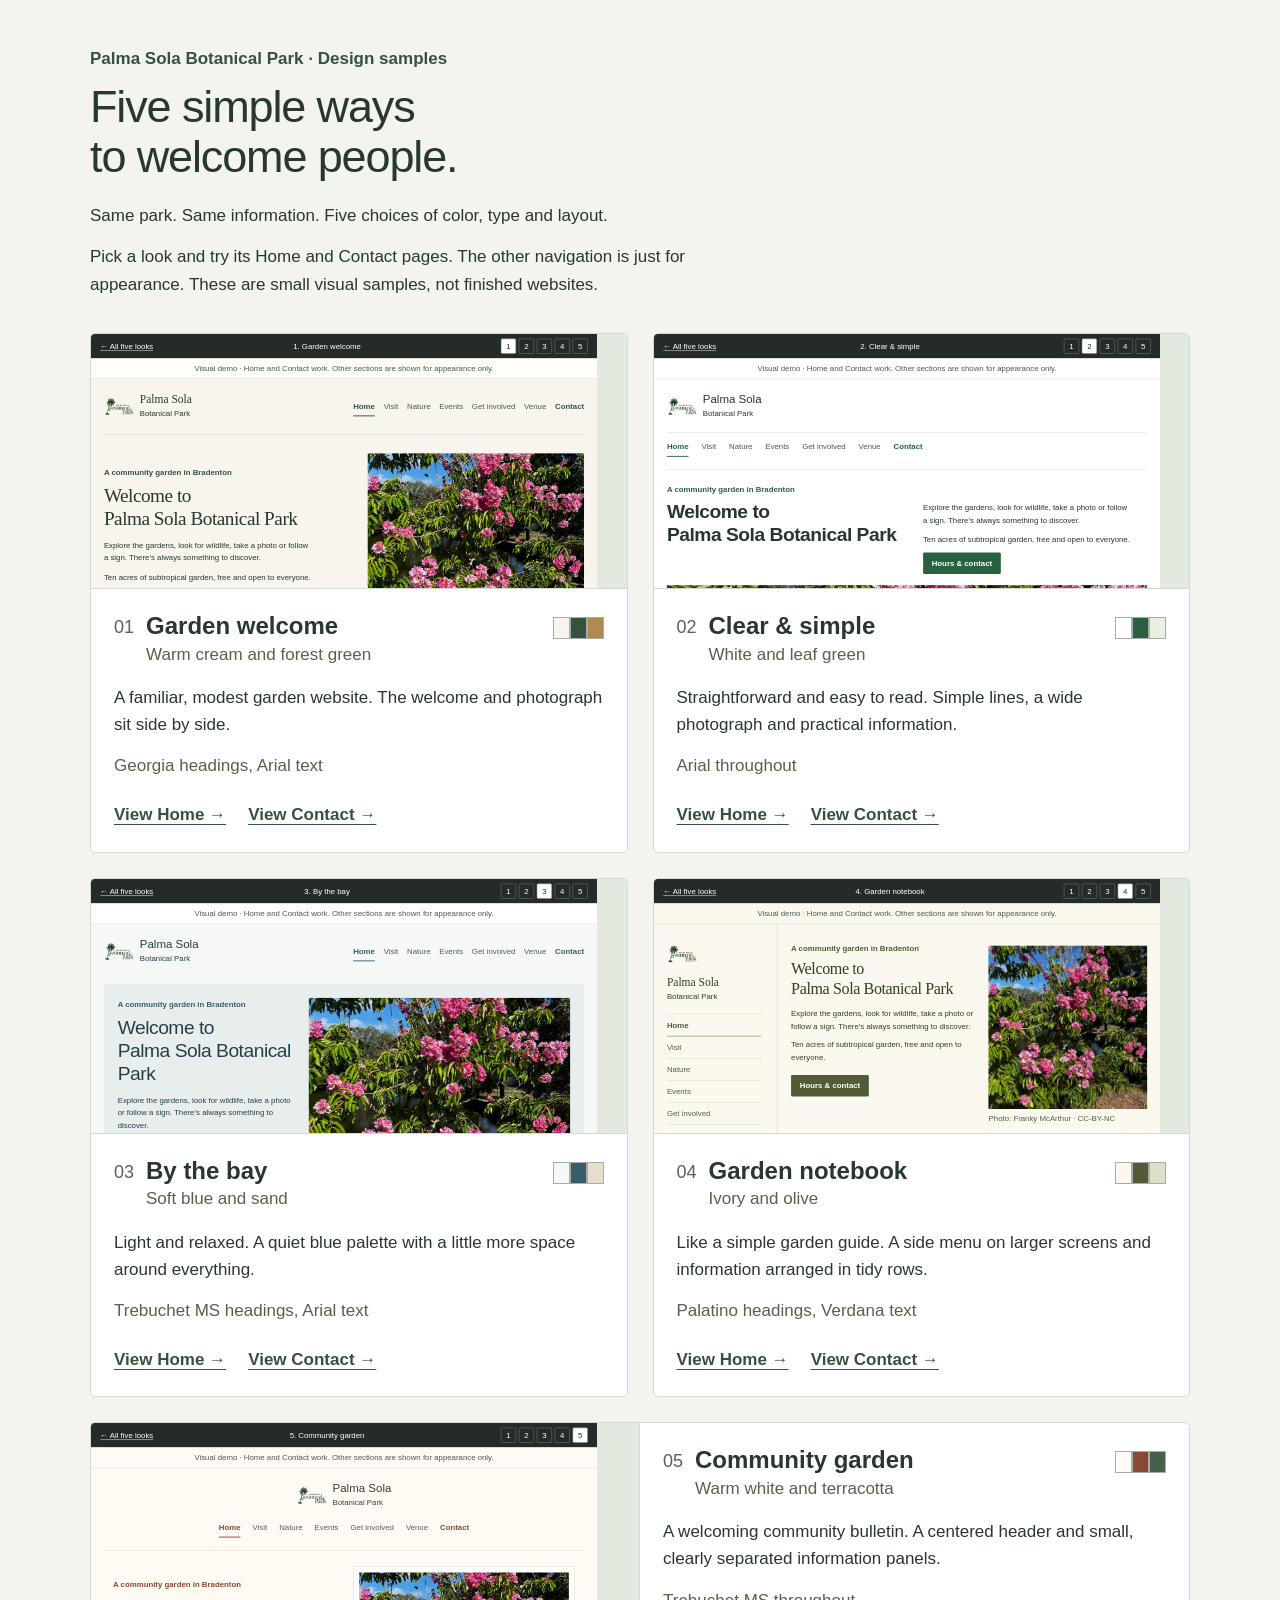
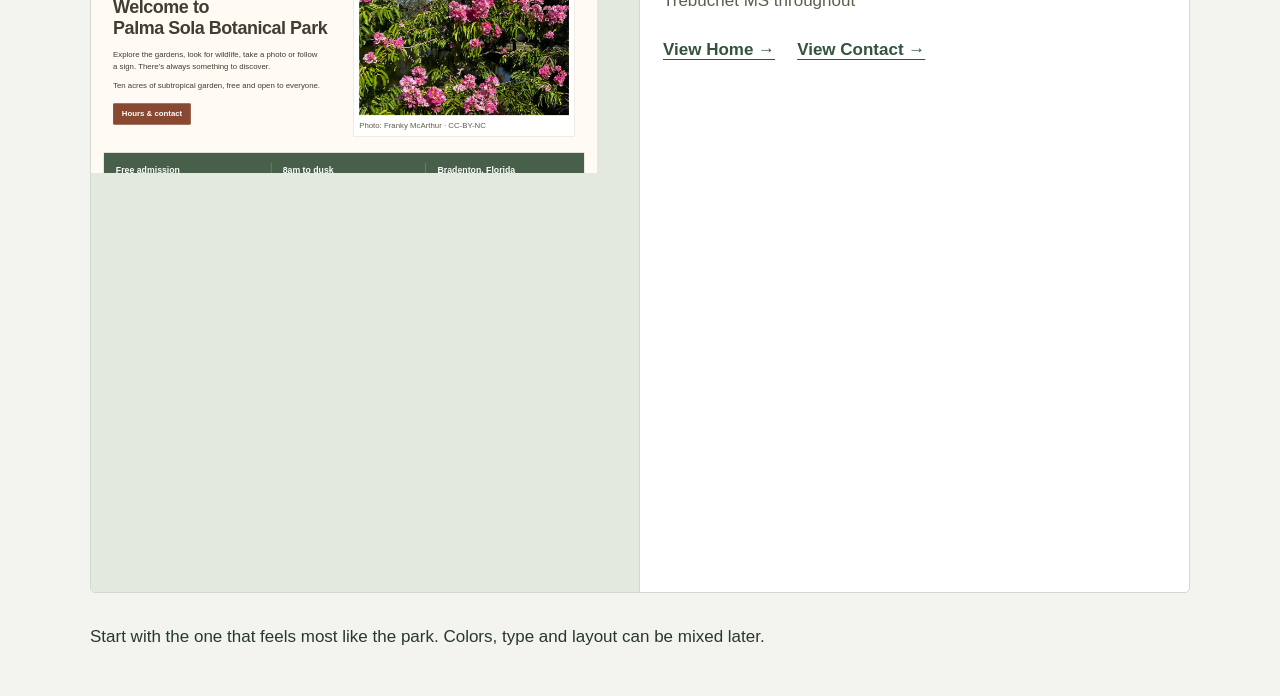
==== index.html @ 9d5e4be5 "push template" ====
<!doctype html><html lang="en"><head><meta charset="utf-8"><meta name="viewport" content="width=device-width,initial-scale=1"><meta name="robots" content="noindex,nofollow"><title>Five simple looks · Palma Sola design demo</title><link rel="stylesheet" href="styles.css"></head><body class="chooser"><main><header class="chooser-heading"><p class="eyebrow">Palma Sola Botanical Park · Design samples</p><h1>Five simple ways<br>to welcome people.</h1><p>Same park. Same information. Five choices of color, type and layout.</p><p>Pick a look and try its Home and Contact pages. The other navigation is just for appearance. These are small visual samples, not finished websites.</p></header><div class="choices"><article class="choice"><div class="miniature" aria-hidden="true"><iframe src="garden/index.html" title="Preview of Garden welcome" tabindex="-1" loading="lazy"></iframe></div><div class="choice-text"><div class="choice-heading"><span class="number">01</span><div><h2>Garden welcome</h2><p>Warm cream and forest green</p></div><div class="swatches" aria-hidden="true"><i style="background:#f7f5ed"></i><i style="background:#34533d"></i><i style="background:#af8b51"></i></div></div><p>A familiar, modest garden website. The welcome and photograph sit side by side.</p><p class="type-note">Georgia headings, Arial text</p><div class="choice-links"><a href="garden/index.html">View Home →</a><a href="garden/contact.html">View Contact →</a></div></div></article><article class="choice"><div class="miniature" aria-hidden="true"><iframe src="clear/index.html" title="Preview of Clear & simple" tabindex="-1" loading="lazy"></iframe></div><div class="choice-text"><div class="choice-heading"><span class="number">02</span><div><h2>Clear & simple</h2><p>White and leaf green</p></div><div class="swatches" aria-hidden="true"><i style="background:#ffffff"></i><i style="background:#28613e"></i><i style="background:#e8efe5"></i></div></div><p>Straightforward and easy to read. Simple lines, a wide photograph and practical information.</p><p class="type-note">Arial throughout</p><div class="choice-links"><a href="clear/index.html">View Home →</a><a href="clear/contact.html">View Contact →</a></div></div></article><article class="choice"><div class="miniature" aria-hidden="true"><iframe src="bay/index.html" title="Preview of By the bay" tabindex="-1" loading="lazy"></iframe></div><div class="choice-text"><div class="choice-heading"><span class="number">03</span><div><h2>By the bay</h2><p>Soft blue and sand</p></div><div class="swatches" aria-hidden="true"><i style="background:#f6f8f7"></i><i style="background:#355e6a"></i><i style="background:#e7dfcc"></i></div></div><p>Light and relaxed. A quiet blue palette with a little more space around everything.</p><p class="type-note">Trebuchet MS headings, Arial text</p><div class="choice-links"><a href="bay/index.html">View Home →</a><a href="bay/contact.html">View Contact →</a></div></div></article><article class="choice"><div class="miniature" aria-hidden="true"><iframe src="field/index.html" title="Preview of Garden notebook" tabindex="-1" loading="lazy"></iframe></div><div class="choice-text"><div class="choice-heading"><span class="number">04</span><div><h2>Garden notebook</h2><p>Ivory and olive</p></div><div class="swatches" aria-hidden="true"><i style="background:#faf8ef"></i><i style="background:#535b36"></i><i style="background:#dedfc9"></i></div></div><p>Like a simple garden guide. A side menu on larger screens and information arranged in tidy rows.</p><p class="type-note">Palatino headings, Verdana text</p><div class="choice-links"><a href="field/index.html">View Home →</a><a href="field/contact.html">View Contact →</a></div></div></article><article class="choice"><div class="miniature" aria-hidden="true"><iframe src="community/index.html" title="Preview of Community garden" tabindex="-1" loading="lazy"></iframe></div><div class="choice-text"><div class="choice-heading"><span class="number">05</span><div><h2>Community garden</h2><p>Warm white and terracotta</p></div><div class="swatches" aria-hidden="true"><i style="background:#fffaf3"></i><i style="background:#884831"></i><i style="background:#48604a"></i></div></div><p>A welcoming community bulletin. A centered header and small, clearly separated information panels.</p><p class="type-note">Trebuchet MS throughout</p><div class="choice-links"><a href="community/index.html">View Home →</a><a href="community/contact.html">View Contact →</a></div></div></article></div><p class="chooser-bottom">Start with the one that feels most like the park. Colors, type and layout can be mixed later.</p></main></body></html>
---- styles.css ----
:root{--t-base:17px;--paper:#f7f5ed;--surface:#fffef9;--ink:#263a2a;--muted:#4f594f;--accent:#34533d;--line:#d6d9ca;--wash:#e9edde;--head:Georgia,'Times New Roman',serif;--body:Arial,Helvetica,sans-serif}*{box-sizing:border-box}body{margin:0;background:var(--paper);color:var(--ink);font:var(--t-base)/1.6 var(--body)}h1,h2,h3,p,figure{margin:0}h1,h2,h3{font-family:var(--head);font-weight:400;line-height:1.2}h1{font-size:clamp(31px,3.8vw,45px);letter-spacing:-.025em}h2{font-size:28px}h3{font-size:23px}p+p{margin-top:14px}a{color:var(--accent);text-underline-offset:4px}a:hover{text-decoration-thickness:2px}a:focus-visible{outline:3px solid var(--accent);outline-offset:5px}img{display:block;max-width:100%}.demo-bar{background:#252b28;color:#fff;display:flex;align-items:center;justify-content:space-between;gap:15px;padding:10px max(20px,calc((100% - 1120px)/2));font:17px/1.4 Arial,sans-serif}.demo-bar a{color:white}.demo-bar nav{display:flex;gap:6px}.demo-bar nav a{width:33px;height:33px;display:grid;place-items:center;text-decoration:none;border:1px solid #7d8781;border-radius:3px}.demo-bar nav a[aria-current]{background:#fff;color:#252b28}.demo-note{text-align:center;padding:9px 18px;border-bottom:1px solid var(--line);font:17px/1.5 Arial,sans-serif;background:var(--surface);color:#4f594f}.skip{position:absolute;left:15px;top:-150px;background:white;padding:12px;z-index:5}.skip:focus{top:10px}.site{max-width:1120px;margin:0 auto;padding:0 28px}.park-header{display:flex;flex-wrap:wrap;align-items:center;justify-content:space-between;gap:22px;padding:27px 0;border-bottom:1px solid var(--line)}.brand{display:flex;align-items:center;gap:12px;text-decoration:none;color:var(--ink);font:25px/1.1 var(--head)}.brand img{width:66px;height:66px;object-fit:contain}.brand small{display:block;font:17px/1.5 var(--body);margin-top:5px}.park-nav{display:flex;flex-wrap:wrap;gap:19px;align-items:center;font-size:var(--t-base)}.park-nav a{font-weight:700;text-decoration:none;padding:7px 0;border-bottom:2px solid transparent}.park-nav a[aria-current]{border-color:var(--accent)}.park-nav span{color:var(--muted);cursor:default}.welcome-grid{display:grid;grid-template-columns:1.12fr 1fr;align-items:center;gap:46px;padding:40px 0}.welcome p{max-width:48ch}.welcome h1{margin:12px 0 20px}.eyebrow{font:700 var(--t-base)/1.5 var(--body);color:var(--accent)}.button{display:inline-block;background:var(--accent);color:#fff;padding:10px 19px;margin-top:24px;text-decoration:none;border-radius:3px;font-weight:700}.button:hover{filter:brightness(.92)}.garden-photo img{width:100%;height:350px;object-fit:cover;object-position:center 48%;border-radius:3px}.garden-photo figcaption{font-size:var(--t-base);line-height:1.5;color:var(--muted);padding-top:9px}.facts{display:grid;grid-template-columns:repeat(3,1fr);background:var(--wash);padding:22px 26px;gap:18px}.facts>div+div{border-left:1px solid var(--line);padding-left:25px}.facts strong,.facts span{display:block}.facts strong{font-size:19px}.facts span{color:var(--muted)}.discover{padding:38px 0}.three{display:grid;grid-template-columns:repeat(3,1fr);gap:32px;margin-top:24px}.three p{margin-top:12px;color:var(--muted)}.inactive{display:block;color:var(--accent);margin-top:15px;font-weight:700}.story{display:grid;grid-template-columns:1fr 1.6fr;gap:44px;padding:30px 0 38px;border-top:1px solid var(--line)}.story h2{margin-top:8px}footer{border-top:1px solid var(--line);padding:24px 0;display:flex;justify-content:space-between;gap:25px;font-size:var(--t-base)}footer p{color:var(--muted)}.end-note{text-align:center;padding:20px;border-top:1px solid var(--line);font:17px/1.6 Arial,sans-serif}.contact-intro{padding:35px 0 28px;max-width:650px}.contact-intro h1{margin:10px 0 16px}.contact-grid{display:grid;grid-template-columns:1fr 1fr;align-items:start;gap:45px;margin:10px 0 40px}.contact-details{padding:26px;background:var(--wash)}.contact-details h2{font-size:25px}dl{margin:22px 0 0}dl>div{display:grid;grid-template-columns:75px 1fr;gap:15px;border-top:1px solid var(--line);padding:13px 0}dt{font-weight:bold}dd{margin:0;overflow-wrap:anywhere}.sample-note{color:var(--muted);border-top:1px solid var(--line);padding-top:16px;margin-top:10px}.location-map img{width:100%;height:380px;object-fit:contain;background:#fff;border:1px solid var(--line)}.location-map figcaption{margin-top:8px;color:var(--muted)}
/* Clear & simple: a wide photograph and a plain navigation row. */
.clear{--paper:#fff;--surface:#fff;--ink:#26382b;--muted:#4b584e;--accent:#28613e;--line:#d5dfd5;--wash:#edf3eb;--head:Arial,Helvetica,sans-serif}.clear h1,.clear h2,.clear h3{font-weight:700}.clear .park-header{display:block}.clear .brand{margin-bottom:22px}.clear .park-nav{border-top:1px solid var(--line);padding-top:10px;gap:28px}.clear .welcome-grid{grid-template-columns:1fr;gap:24px;padding:30px 0}.clear .welcome{display:grid;grid-template-columns:1.05fr 1fr;column-gap:45px}.clear .welcome .eyebrow{grid-column:1/-1}.clear .welcome h1{grid-row:2/5}.clear .welcome>p:not(.eyebrow){margin-top:14px}.clear .welcome .button{justify-self:start;margin-top:15px}.clear .garden-photo img{height:270px;object-position:center 44%;border-radius:0}.clear .facts{background:transparent;border-block:1px solid var(--line);padding-inline:0}.clear .three article{border-top:3px solid var(--accent);padding-top:18px}.clear .contact-intro{max-width:none;border-bottom:1px solid var(--line);margin-bottom:30px}.clear .contact-details{background:#fff;border:1px solid var(--line)}
/* By the bay: quiet blues, a narrow welcome column, soft edges. */
.bay{--paper:#f6f8f7;--surface:#fff;--ink:#263f46;--muted:#4a6065;--accent:#355e6a;--wash:#e8eeee;--line:#cbd7d7;--head:'Trebuchet MS',Arial,sans-serif}.bay .site{max-width:1180px}.bay .park-header{border:0}.bay .welcome-grid{grid-template-columns:.8fr 1.2fr;background:#e8eeee;padding:30px;gap:35px;margin-top:10px}.bay .garden-photo img{height:400px;border-radius:6px}.bay .facts{background:#e7dfcc;margin-top:25px}.bay .three article{background:white;padding:23px;border-radius:5px}.bay .contact-grid{grid-template-columns:.9fr 1.1fr}.bay .contact-details{background:#e7dfcc}.bay .story{margin-top:8px}
/* Garden notebook: desktop navigation in the margin, ruled information rows. */
.field{--paper:#faf8ef;--surface:#faf8ef;--ink:#373d28;--muted:#585e47;--accent:#535b36;--wash:#ececdd;--line:#d2d4c0;--head:Palatino,'Palatino Linotype',Georgia,serif;--body:Verdana,Geneva,sans-serif}.field .site{display:grid;grid-template-columns:205px minmax(0,1fr);gap:0 34px;max-width:1200px}.field .park-header{display:block;align-self:start;padding:32px 0;border-bottom:0}.field .brand{display:block;font-size:25px}.field .brand img{margin-bottom:14px}.field .park-nav{display:flex;flex-direction:column;align-items:stretch;gap:0;margin-top:25px;border-top:1px solid var(--line)}.field .park-nav>*{padding:10px 0;border-bottom:1px solid var(--line)}.field main{border-left:1px solid var(--line);padding-left:30px;min-width:0}.field .welcome-grid{gap:24px;grid-template-columns:1fr .85fr;align-items:start}.field .welcome h1{font-size:35px}.field .garden-photo img{height:355px;border-radius:0}.field .garden-photo{padding-top:7px}.field .facts{font-size:var(--t-base);padding:20px 16px;gap:12px}.field .facts strong{font-size:var(--t-base)}.field .facts>div+div{padding-left:12px}.field .three{grid-template-columns:1fr;gap:0}.field .three article{display:grid;grid-template-columns:190px 1fr;gap:10px 20px;padding:20px 0;border-top:1px solid var(--line)}.field .three p{margin:0}.field .inactive{grid-column:2;margin:0}.field .story{grid-template-columns:1fr;gap:15px}.field footer{grid-column:1/-1}.field .contact-grid{grid-template-columns:1fr;gap:25px}.field .location-map img{height:290px}
/* Community garden: a centered masthead and simple bulletin panels. */
.community{--paper:#fffaf3;--surface:#fffaf3;--ink:#3e3e32;--muted:#625b4f;--accent:#884831;--line:#ded4c4;--wash:#f0e9dc;--head:'Trebuchet MS',Arial,sans-serif;--body:'Trebuchet MS',Arial,sans-serif}.community .park-header{justify-content:center;gap:15px}.community .brand{justify-content:center;width:100%;font-size:25px}.community .park-nav{justify-content:center;width:100%;gap:26px}.community .welcome-grid{grid-template-columns:1fr 1fr;gap:40px;padding:35px 20px}.community .welcome h1{font-size:39px;font-weight:bold}.community .garden-photo img{height:310px;border-radius:0}.community .garden-photo{padding:12px;background:#fff;border:1px solid var(--line)}.community .facts{background:#48604a;color:white}.community .facts span{color:#fff}.community .facts>div+div{border-color:#90a38c}.community .three{gap:18px}.community .three article{border:1px solid var(--line);border-top:4px solid var(--accent);padding:22px;background:#fff}.community .story{padding:27px;background:var(--wash);border:0;margin-bottom:30px}.community .contact-intro{margin:0 auto;text-align:center}.community .contact-grid{gap:24px}.community .contact-details{background:#fff;border:1px solid var(--line);border-top:4px solid var(--accent)}
/* Neutral comparison page. Each thumbnail is the actual sample page. */
.chooser{--paper:#f3f4f0;--head:Arial,Helvetica,sans-serif;--ink:#28382e;--accent:#34533d}.chooser main{max-width:1150px;padding:46px 25px;margin:auto}.chooser-heading{max-width:780px;margin-bottom:35px}.chooser h1{font-size:clamp(34px,4vw,45px);margin:10px 0 20px;line-height:1.12}.chooser-heading p{max-width:69ch}.choices{display:grid;grid-template-columns:1fr 1fr;gap:25px}.choice{background:white;border:1px solid #d4d9cf;border-radius:5px;overflow:hidden;min-width:0}.miniature{height:255px;overflow:hidden;position:relative;background:#e4e9df;border-bottom:1px solid #d4d9cf;pointer-events:none}.miniature iframe{width:1100px;height:760px;border:0;transform:scale(.46);transform-origin:0 0;pointer-events:none}.choice-text{padding:23px}.choice-heading{display:flex;gap:12px;align-items:start;margin-bottom:16px}.choice h2{font-size:24px;font-weight:bold}.choice-heading p,.type-note{color:#586050}.number{font-size:18px;color:#5a6357;padding-top:1px}.swatches{display:flex;margin-left:auto;padding-top:5px}.swatches i{display:block;width:17px;height:22px;border:1px solid #aaa}.choice-links{display:flex;flex-wrap:wrap;gap:22px;margin-top:22px;font-weight:bold}.type-note{margin-top:14px}.chooser-bottom{margin-top:30px}.choice:last-child{grid-column:1/-1;display:grid;grid-template-columns:1fr 1fr}.choice:last-child .miniature{height:100%;min-height:285px;border-bottom:0;border-right:1px solid #d4d9cf}
@media(max-width:1000px){.park-header{justify-content:flex-start}.field .site{grid-template-columns:175px minmax(0,1fr);gap:20px}.field main{padding-left:20px}.field .welcome-grid{grid-template-columns:1fr}.field .garden-photo img{height:240px}.field .facts{grid-template-columns:1fr}.field .facts>div+div{padding:10px 0 0;border-left:0;border-top:1px solid var(--line)}.field .three article{grid-template-columns:1fr}.field .inactive{grid-column:auto}.miniature iframe{transform:scale(.36)}.miniature{height:210px}.swatches{display:none}}
@media(max-width:720px){.site{padding:0 20px}.demo-bar{flex-wrap:wrap;padding:10px 16px;gap:10px}.demo-bar>span{display:none}.demo-note{text-align:left}.park-header{padding:20px 0;gap:16px}.park-nav,.clear .park-nav,.community .park-nav{gap:6px 19px}.welcome-grid,.clear .welcome,.bay .welcome-grid,.community .welcome-grid{grid-template-columns:1fr;gap:23px;padding:26px 0}.welcome h1,.community .welcome h1{font-size:34px}.clear .welcome h1{grid-row:auto}.clear .welcome .eyebrow{grid-column:auto}.garden-photo img,.bay .garden-photo img,.community .garden-photo img{height:300px}.bay .welcome-grid{padding:23px}.facts{grid-template-columns:1fr;padding:20px}.facts>div+div{border-left:0;border-top:1px solid var(--line);padding:13px 0 0}.three,.story,.contact-grid,.bay .contact-grid{grid-template-columns:1fr;gap:23px}.three article{border-top:1px solid var(--line);padding-top:20px}.story{padding:25px 0}.contact-details{padding:20px}.location-map img{height:300px}.field .site{display:block}.field .park-header{padding:20px 0}.field .brand{display:flex}.field .brand img{margin:0}.field .park-nav{flex-direction:row;flex-wrap:wrap;gap:5px 20px;margin-top:18px}.field .park-nav>*{border:0}.field main{border:0;padding:0}.field .welcome h1{font-size:34px}.field .three article{display:block}.field .three p{margin-top:10px}.field .inactive{margin-top:12px}footer{display:block}footer>p{margin-top:13px}.choices{grid-template-columns:1fr}.choice:last-child{display:block;grid-column:auto}.miniature,.choice:last-child .miniature{height:230px;min-height:0;border-right:0;border-bottom:1px solid #d4d9cf}.miniature iframe{transform:scale(.43)}.chooser main{padding:30px 18px}.chooser h1{font-size:36px}}
@media(max-width:420px){.miniature iframe{transform:scale(.31)}.miniature,.choice:last-child .miniature{height:190px}.brand{font-size:23px}.demo-bar nav{gap:4px}.demo-bar nav a{width:28px}.contact-details{padding:16px}dl>div{grid-template-columns:1fr;gap:3px}.community .welcome-grid{padding-inline:0}}
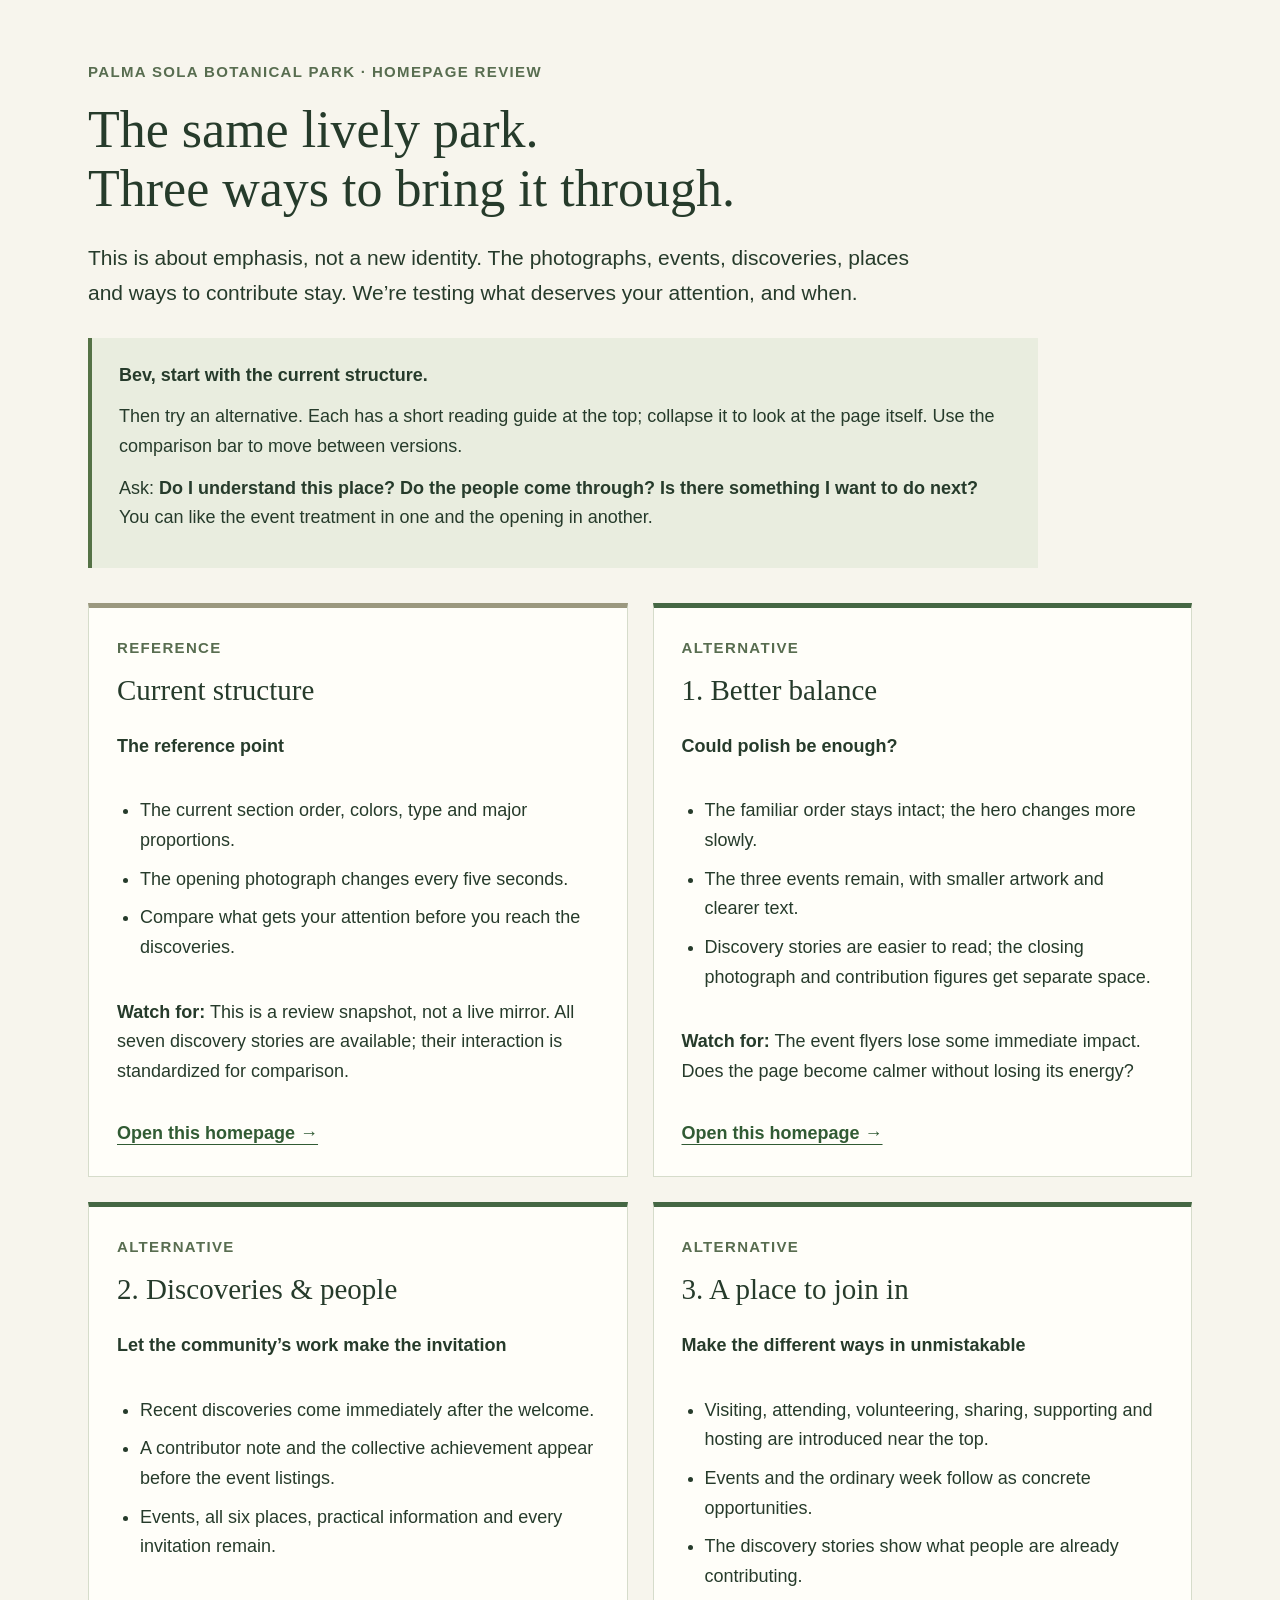
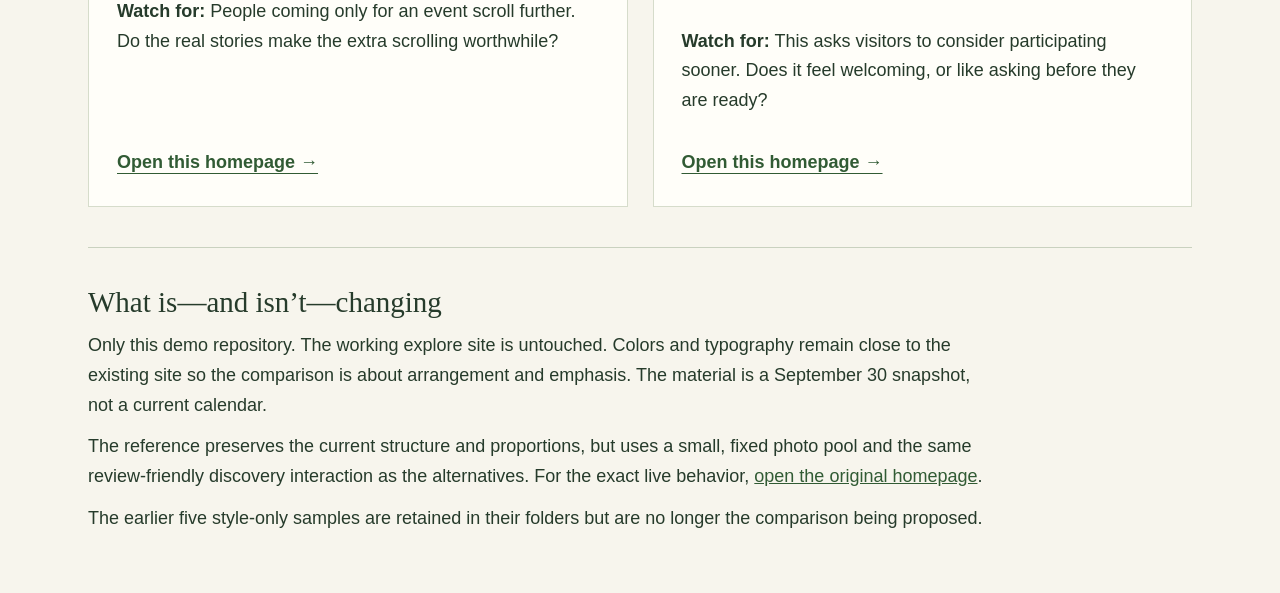
==== commit 50f1a707: "new templates" ====
--- a/index.html
+++ b/index.html
@@ -1 +1 @@
-<!doctype html><html lang="en"><head><meta charset="utf-8"><meta name="viewport" content="width=device-width,initial-scale=1"><meta name="robots" content="noindex,nofollow"><title>Five simple looks · Palma Sola design demo</title><link rel="stylesheet" href="styles.css"></head><body class="chooser"><main><header class="chooser-heading"><p class="eyebrow">Palma Sola Botanical Park · Design samples</p><h1>Five simple ways<br>to welcome people.</h1><p>Same park. Same information. Five choices of color, type and layout.</p><p>Pick a look and try its Home and Contact pages. The other navigation is just for appearance. These are small visual samples, not finished websites.</p></header><div class="choices"><article class="choice"><div class="miniature" aria-hidden="true"><iframe src="garden/index.html" title="Preview of Garden welcome" tabindex="-1" loading="lazy"></iframe></div><div class="choice-text"><div class="choice-heading"><span class="number">01</span><div><h2>Garden welcome</h2><p>Warm cream and forest green</p></div><div class="swatches" aria-hidden="true"><i style="background:#f7f5ed"></i><i style="background:#34533d"></i><i style="background:#af8b51"></i></div></div><p>A familiar, modest garden website. The welcome and photograph sit side by side.</p><p class="type-note">Georgia headings, Arial text</p><div class="choice-links"><a href="garden/index.html">View Home →</a><a href="garden/contact.html">View Contact →</a></div></div></article><article class="choice"><div class="miniature" aria-hidden="true"><iframe src="clear/index.html" title="Preview of Clear & simple" tabindex="-1" loading="lazy"></iframe></div><div class="choice-text"><div class="choice-heading"><span class="number">02</span><div><h2>Clear & simple</h2><p>White and leaf green</p></div><div class="swatches" aria-hidden="true"><i style="background:#ffffff"></i><i style="background:#28613e"></i><i style="background:#e8efe5"></i></div></div><p>Straightforward and easy to read. Simple lines, a wide photograph and practical information.</p><p class="type-note">Arial throughout</p><div class="choice-links"><a href="clear/index.html">View Home →</a><a href="clear/contact.html">View Contact →</a></div></div></article><article class="choice"><div class="miniature" aria-hidden="true"><iframe src="bay/index.html" title="Preview of By the bay" tabindex="-1" loading="lazy"></iframe></div><div class="choice-text"><div class="choice-heading"><span class="number">03</span><div><h2>By the bay</h2><p>Soft blue and sand</p></div><div class="swatches" aria-hidden="true"><i style="background:#f6f8f7"></i><i style="background:#355e6a"></i><i style="background:#e7dfcc"></i></div></div><p>Light and relaxed. A quiet blue palette with a little more space around everything.</p><p class="type-note">Trebuchet MS headings, Arial text</p><div class="choice-links"><a href="bay/index.html">View Home →</a><a href="bay/contact.html">View Contact →</a></div></div></article><article class="choice"><div class="miniature" aria-hidden="true"><iframe src="field/index.html" title="Preview of Garden notebook" tabindex="-1" loading="lazy"></iframe></div><div class="choice-text"><div class="choice-heading"><span class="number">04</span><div><h2>Garden notebook</h2><p>Ivory and olive</p></div><div class="swatches" aria-hidden="true"><i style="background:#faf8ef"></i><i style="background:#535b36"></i><i style="background:#dedfc9"></i></div></div><p>Like a simple garden guide. A side menu on larger screens and information arranged in tidy rows.</p><p class="type-note">Palatino headings, Verdana text</p><div class="choice-links"><a href="field/index.html">View Home →</a><a href="field/contact.html">View Contact →</a></div></div></article><article class="choice"><div class="miniature" aria-hidden="true"><iframe src="community/index.html" title="Preview of Community garden" tabindex="-1" loading="lazy"></iframe></div><div class="choice-text"><div class="choice-heading"><span class="number">05</span><div><h2>Community garden</h2><p>Warm white and terracotta</p></div><div class="swatches" aria-hidden="true"><i style="background:#fffaf3"></i><i style="background:#884831"></i><i style="background:#48604a"></i></div></div><p>A welcoming community bulletin. A centered header and small, clearly separated information panels.</p><p class="type-note">Trebuchet MS throughout</p><div class="choice-links"><a href="community/index.html">View Home →</a><a href="community/contact.html">View Contact →</a></div></div></article></div><p class="chooser-bottom">Start with the one that feels most like the park. Colors, type and layout can be mixed later.</p></main></body></html>+<!doctype html><html lang="en"><head><meta charset="utf-8"><meta name="viewport" content="width=device-width,initial-scale=1"><meta name="robots" content="noindex,nofollow"><title>Homepage comparisons · Palma Sola Botanical Park</title><link rel="stylesheet" href="homepage/guide.css"></head><body><main><header><p class="eyebrow">PALMA SOLA BOTANICAL PARK · HOMEPAGE REVIEW</p><h1>The same lively park.<br>Three ways to bring it through.</h1><p class="lead">This is about emphasis, not a new identity. The photographs, events, discoveries, places and ways to contribute stay. We’re testing what deserves your attention, and when.</p><div class="how"><strong>Bev, start with the current structure.</strong><p>Then try an alternative. Each has a short reading guide at the top; collapse it to look at the page itself. Use the comparison bar to move between versions.</p><p>Ask: <b>Do I understand this place? Do the people come through? Is there something I want to do next?</b> You can like the event treatment in one and the opening in another.</p></div></header><div class="options"><article><span class="guide-tag">REFERENCE</span><h2>Current structure</h2><p class="question">The reference point</p><ul><li>The current section order, colors, type and major proportions.</li><li>The opening photograph changes every five seconds.</li><li>Compare what gets your attention before you reach the discoveries.</li></ul><p><strong>Watch for:</strong> This is a review snapshot, not a live mirror. All seven discovery stories are available; their interaction is standardized for comparison.</p><a class="open-version" href="homepage/current.html">Open this homepage →</a></article><article><span class="guide-tag">ALTERNATIVE</span><h2>1. Better balance</h2><p class="question">Could polish be enough?</p><ul><li>The familiar order stays intact; the hero changes more slowly.</li><li>The three events remain, with smaller artwork and clearer text.</li><li>Discovery stories are easier to read; the closing photograph and contribution figures get separate space.</li></ul><p><strong>Watch for:</strong> The event flyers lose some immediate impact. Does the page become calmer without losing its energy?</p><a class="open-version" href="homepage/balance.html">Open this homepage →</a></article><article><span class="guide-tag">ALTERNATIVE</span><h2>2. Discoveries &amp; people</h2><p class="question">Let the community’s work make the invitation</p><ul><li>Recent discoveries come immediately after the welcome.</li><li>A contributor note and the collective achievement appear before the event listings.</li><li>Events, all six places, practical information and every invitation remain.</li></ul><p><strong>Watch for:</strong> People coming only for an event scroll further. Do the real stories make the extra scrolling worthwhile?</p><a class="open-version" href="homepage/discover.html">Open this homepage →</a></article><article><span class="guide-tag">ALTERNATIVE</span><h2>3. A place to join in</h2><p class="question">Make the different ways in unmistakable</p><ul><li>Visiting, attending, volunteering, sharing, supporting and hosting are introduced near the top.</li><li>Events and the ordinary week follow as concrete opportunities.</li><li>The discovery stories show what people are already contributing.</li></ul><p><strong>Watch for:</strong> This asks visitors to consider participating sooner. Does it feel welcoming, or like asking before they are ready?</p><a class="open-version" href="homepage/participate.html">Open this homepage →</a></article></div><section class="foot"><h2>What is—and isn’t—changing</h2><p>Only this demo repository. The working explore site is untouched. Colors and typography remain close to the existing site so the comparison is about arrangement and emphasis. The material is a September 30 snapshot, not a current calendar.</p><p>The reference preserves the current structure and proportions, but uses a small, fixed photo pool and the same review-friendly discovery interaction as the alternatives. For the exact live behavior, <a href="https://palma-sola-botanical-park.github.io/explore/" target="_blank" rel="noopener">open the original homepage</a>.</p><p>The earlier five style-only samples are retained in their folders but are no longer the comparison being proposed.</p></section></main></body></html>
--- a/homepage/guide.css
+++ b/homepage/guide.css
@@ -0,0 +1 @@
+*{box-sizing:border-box}body{margin:0;background:#f7f5ed;color:#263b2b;font:18px/1.65 Arial,Helvetica,sans-serif}main{max-width:1160px;margin:auto;padding:48px 28px}header{max-width:950px}.eyebrow,.guide-tag{font-size:15px;letter-spacing:.09em;font-weight:700;color:#586d50}h1{font:normal clamp(34px,4.4vw,52px)/1.13 Georgia,serif;margin:16px 0 23px}h2{font:normal 29px/1.2 Georgia,serif;margin:12px 0}p{margin:12px 0}.lead{font-size:21px;max-width:830px}.how{margin:27px 0;padding:23px 27px;background:#e9eddf;border-left:4px solid #557246}.options{display:grid;grid-template-columns:1fr 1fr;gap:25px;margin-top:35px}article{padding:28px;background:#fffef9;border:1px solid #d6dccb;display:flex;flex-direction:column;border-top:5px solid #456744}article:first-child{border-top-color:#9b987f}.question{font-weight:bold}ul{padding-left:23px;margin:14px 0}li{margin:9px 0}.open-version{margin-top:auto;padding:20px 0 0;color:#315b34;font-weight:bold;text-underline-offset:5px}.foot{margin-top:40px;padding-top:25px;border-top:1px solid #c9d1bf}.foot p{max-width:900px}a{color:#315b34}a:focus-visible{outline:3px solid #b99039;outline-offset:4px}@media(max-width:750px){main{padding:28px 19px}.options{grid-template-columns:1fr}article{padding:23px}h1{font-size:36px}.how{padding:20px}}
